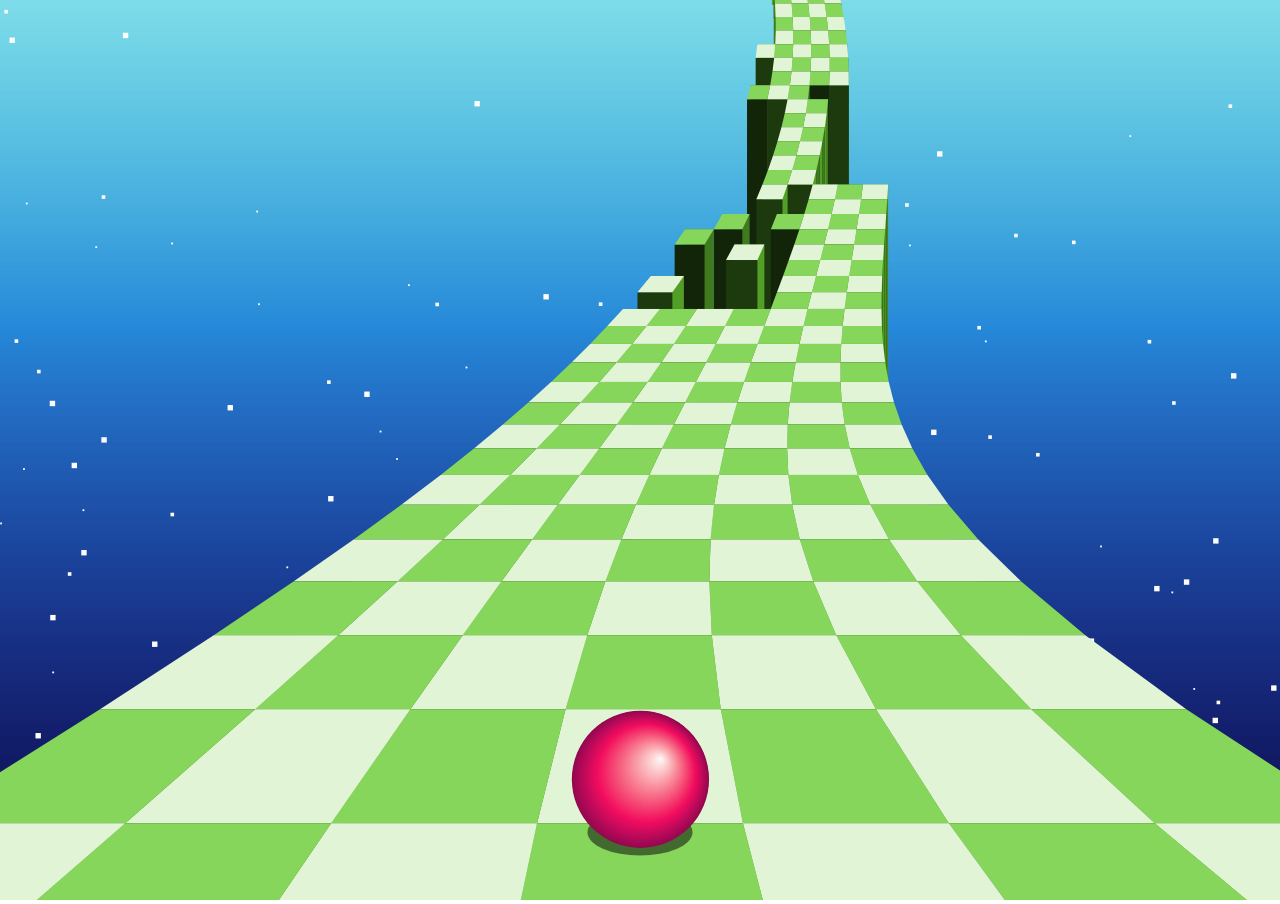
==== skydreams.html @ 3db44891 "update, added random shi" ====
<!doctype html>
<html lang="en">
<head>
    <meta charset="UTF-8">
    <meta name="viewport" content="width=device-width, initial-scale=1.0, maximum-scale=1, user-scalable=no">
    <title>Skydreams</title>
</head>
<body>
<script>
/*
SKYDREAMS 🌈 A 3D 1K FEVER DREAM
COPYRIGHT 2026 ☁️ KILLED BY A PIXEL
Made by Frank Force for JS1024 2026
https://js1024.fun/demos/2026/25/readme

An endless race in the sky inspired by 90's 3D games like sky roads, marble madness, and Sonic 3d. My goal was to create a dreamlike experience with full resolution full speed graphics that would be easy to pick up and play.

Features
- 3D rendering system
- procedurally generated levels
- level increases in difficulty over time
- 3D player sphere with shadow
- mouse controls
- colorful sky with stars
*/
'use strict';

// js1024 shim
const a = document.createElement('canvas');
const c = a.getContext("2d");
document.body.appendChild(a);
document.body.style='margin:0;overflow:hidden';
a.width = innerWidth;
a.height = innerHeight;

const deathOverlay = document.createElement('div');
deathOverlay.style = 'position:fixed;inset:0;display:none;place-items:center;align-content:center;gap:18px;margin:0;color:#fff;font:700 18px/1.2 monospace;text-align:center;pointer-events:none;text-shadow:0 0 8px #fff';
document.body.appendChild(deathOverlay);
const deathBanner = document.createElement('img');
deathBanner.style = 'display:block;max-width:80vw;max-height:70vh;object-fit:contain';
deathBanner.alt = 'Game over ASCII art';
deathOverlay.appendChild(deathBanner);
const deathPrompt = document.createElement('div');
deathPrompt.textContent = 'PRESS TO RESTART';
deathOverlay.appendChild(deathPrompt);

////////////////////////////////////////////////

const ENHANCED = 1;      // keyboard and touch input
const test = 0;          // test stuff
const cameraInFront = 3; // camera distance
const F = .7;            // focal length

// locals (remove from minified)
let i, j, r, p, s, px, py;
let ax, ay, bx, by, ex, ey, fx, fy;
let mouseJustPressed, mouseMode, keyInput;

// game variables
let x=0, y=0, z=0, vy=0; // ship
let trackGap = 0;        // track gap
let mouseDown = 0;       // mouse jump
let dead = 0;             // death screen state
let trackSx = 3;         // track side
let trackSw = 3;         // track width
let mouseX = a.width/2;  // mouse
let trackRows = [];      // track

// set draw color
let hsl = (h, s, l, a=1)=> 
    c.fillStyle = `hsl(${h},${s}%,${l}%,${a})`;

// project point to screen
let P = (px, py, dz) =>
    [a.width/2 + 
    (px-x+(dz-cameraInFront)**2/50*Math.cos((z+dz)/49))*a.height*F/dz,
    a.height/2 - (py-2+dz*dz/50)*a.height*F/dz, a.height*F/dz];

// main loop
let update = () =>
{
    // background
    for(i=500; i--;)
    {
        // sky
        hsl(170+i/9+z, 70, 70-i/9);
        c.fillRect(0, a.height*i/500, a.width, a.height/250);
        
        // stars
        hsl(0, 0, 99);
        c.fillRect((i*i + z*i/99)%a.width, i**3.3%a.height, i%4*a.height/500, i%4*a.height/500);
    }

    // track, far to near
    for (r = z+40|0; r > z; r--)
    {
        // create new track rows if needed
        for (i = trackRows.length; i <= r; )
        {
            // randomize new segment
            if (trackGap < -8 & Math.random() < Math.min(.2,i/1e4))
            {
                // sometimes a gap
                trackGap = 2 + Math.min(4, i/400);
            }
            if (Math.random() < .1)
            {
                // new span width 2-4
                trackSw = 2 + Math.random()*3|0;
                //trackSx = Math.random()*(8-trackSw)|0;
                trackSx = Math.max(0, Math.min(7-trackSw, trackSx - 2 + Math.random()*5|0));
            }
            trackGap--;

            // create the row
            trackRows[i++] = p = [];
            for (j = 7; j--;)
            {
                p[j] = i < 35 // start area
                    | Math.random() > .9 // pillar
                    | trackGap < 0 // gap
                    & trackSx <= j & j < trackSx + trackSw // track
                    & Math.random() > Math.min(.2,z/1e4); // holes
            }
        }
        // draw the track row
        for (j = 2; j--;)
        for (i = 7; i--;)
        {
            if (trackRows[r][i])
            {
                // calculate grid points
                [ax, ay] = P(i-3.5, 0, r-z);
                [bx, by] = P(i-2.5, 0, r-z);
                [ex, ey] = P(i-3.5, 0, r-z+1);
                [fx, fy] = P(i-2.5, 0, r-z+1);

                // draw the track tile
                if (j)
                {
                    // back and sides
                    hsl(99+(r>>7)*70, 60, 30+(r+i&1)*9);
                    c.fillRect(ex,ey,fx-ex,(40-r+z)/30*a.height);
                }
                else
                {
                    // front
                    hsl(99+(r>>7)*70, 60, 9+(r+i&1)*5);
                    c.fillRect(ax,ay,bx-ax,(40-r+z)/30*a.height);

                    // top
                    hsl(99+(r>>7)*70, 60, 60+(r+i&1)*30);
                    //if (test && ((r|0)==(z+cameraInFront|0)) && i==(Math.round(x)+3|0)) hsl(0,99,50)
                    c.lineTo(ax, ay); c.lineTo(bx, by);
                    c.lineTo(fx, fy); c.lineTo(ex, ey); 
                    c.beginPath(c.fill());
                }
            }
        }
    }

    // draw player
    if (y >= 0 & trackRows[z+cameraInFront|0][Math.round(x+3)])
    {
        // draw player shadow
        hsl(0, 0, 0, .5);
        [px, py, s] = P(x, 0, cameraInFront);
        c.ellipse(px, py, s/4, s/9, 0, 0, 9);
        c.beginPath(c.fill());
    }
    for (i = 99; i--;)
    {
        // draw player
        hsl(z/9-i/3, 90, 99-i*.7);
        [px, py, s] = P(x+.1-i/1e3, y+.35-i/1e3, cameraInFront);
        c.ellipse(px, py, i*s/300, i*s/300, 0, 0, 9);
        c.beginPath(c.fill());
    }

    // update player
    if (y > -4)
    {
        // update physics
        if (ENHANCED)
        {
            if (mouseMode)
                x += mouseX/a.width/2 - .25;
            else
            {
                // keyboard controls
                if (keyInput['d'] || keyInput['ArrowRight'])
                    x += .1;
                if (keyInput['a'] || keyInput['ArrowLeft'])
                    x -= .1;
            }
        }
        else
            x += mouseX/a.width/2 - .25;
        y += vy -= .006;

        // ramp up speed
        z += Math.min(.5, .2 + z/5e3);
        if (test) z += .5

        // check if close enough to land
        if (y < 0 & y > -.3 & 
            trackRows[z+cameraInFront|0][Math.round(x+3)])
        {
            // land and jump
            y = vy = mouseDown;
            if (ENHANCED && window.ontouchstart !== undefined)
                mouseDown = 0; // touch jump
        }
        if (test && y < 0 & vy < 0)
            y = vy = 0;
    }
    else if (ENHANCED)
    {
        if (!dead)
        {
            dead = 1;
            const bannerNumber = (Math.random()*25|0) + 1;
            deathBanner.src = encodeURI(`banners/ascii-art (${bannerNumber}).png`);
            deathOverlay.style.display = 'grid';
        }
        if (mouseJustPressed)
        {
            // jump
            // reset game
            x = y = z = vy = trackGap = 0;
            trackSx = trackSw = 3;
            trackRows = [];
            dead = 0;
            deathOverlay.style.display = 'none';
        }
    }

    if (ENHANCED)
        mouseJustPressed = 0;

    // hud
    if (test)
    {
        c.font = 'bold 56px impact';
        for(i=9;i--;)
        {
            hsl(0, 99, i?50:100);
            c.fillText((z|0), 9+ i, 62+i);
        }
    }
}

// mouse controls
onmousemove = e => mouseX = e.x;
onmousedown = e => mouseDown = .1;
onmouseup   = e => mouseDown = 0;

if (!ENHANCED)
    setInterval(update, 16); // 60 fps update
else
{
    // enhanced rendering system for smoother frame rate
    let frameTimeLastMS = 0, frameTimeBufferMS=0;
    const updateAnimation = (frameTimeMS=0)=>
    {
        requestAnimationFrame(updateAnimation);
        
        // update time keeping
        let frameTimeDeltaMS = frameTimeMS - frameTimeLastMS;
        frameTimeLastMS = frameTimeMS;
        frameTimeBufferMS += frameTimeDeltaMS;
        frameTimeBufferMS = Math.min(frameTimeBufferMS, 50);

        // apply time delta smoothing, improves smoothness of framerate in some browsers
        let deltaSmooth = 0;
        if (frameTimeBufferMS < 0 && frameTimeBufferMS > -9)
        {
            // force an update each frame if time is close enough (not just a fast refresh rate)
            deltaSmooth = frameTimeBufferMS;
            frameTimeBufferMS = 0;
        }
        
        // update multiple frames if necessary in case of slow framerate
        for (;frameTimeBufferMS >= 0; frameTimeBufferMS -= 1e3 / 60)
            update();

        // add the time smoothing back in
        frameTimeBufferMS += deltaSmooth;
    }

    mouseMode = 1;
    keyInput = [];
    onmousemove = e => mouseX = e.clientX;
    onmousedown = e =>
    {
        mouseDown = .1; 
        mouseJustPressed = 1;
        mouseMode = 1;
    }

    onkeydown = e=>
    {
        mouseMode = 0;
        keyInput[e.key] = 1;
        if (e.key === 'r')
        {
            x = y = z = vy = trackGap = 0;
            trackSx = trackSw = 3;
            trackRows = [];
            dead = 0;
            deathOverlay.style.display = 'none';
        }
        if (e.key === ' ' || e.key === 'ArrowUp' || e.key === 'w')
        {
            mouseDown = .1; 
            mouseJustPressed = 1;
        }
    }
    onkeyup = e=>
    {
        keyInput[e.key] = 0;
        if (e.key === ' ' || e.key === 'ArrowUp' || e.key === 'w')
        {
            mouseDown = 0; 
        }
    }

    onresize = e=>
    {
        a.width = innerWidth;
        a.height = innerHeight;
    }

    // touch support
    if (window.ontouchstart !== undefined)
    {
        // disable mobile text selection, long-press callout/magnifier, and touch gestures
        for (const el of [document.documentElement, document.body, a])
        {
            el.style.userSelect = el.style.webkitUserSelect = 'none';
            el.style.webkitTouchCallout = 'none';
            el.style.touchAction = 'none';
        }

        // simulate mouse down on touch start
        ontouchstart = e=> { e.preventDefault(); onmouseup(); };
        ontouchend = e=> { e.preventDefault(); onmousedown(); };
        ontouchmove = e=>
        {
            e.preventDefault();
            // simulate mouse move on touch move
            for (const touch of e.touches)
                onmousemove({ clientX: touch.clientX, clientY: touch.clientY });
        }
    }
    
    updateAnimation();
}
</script>
</body>
</html>
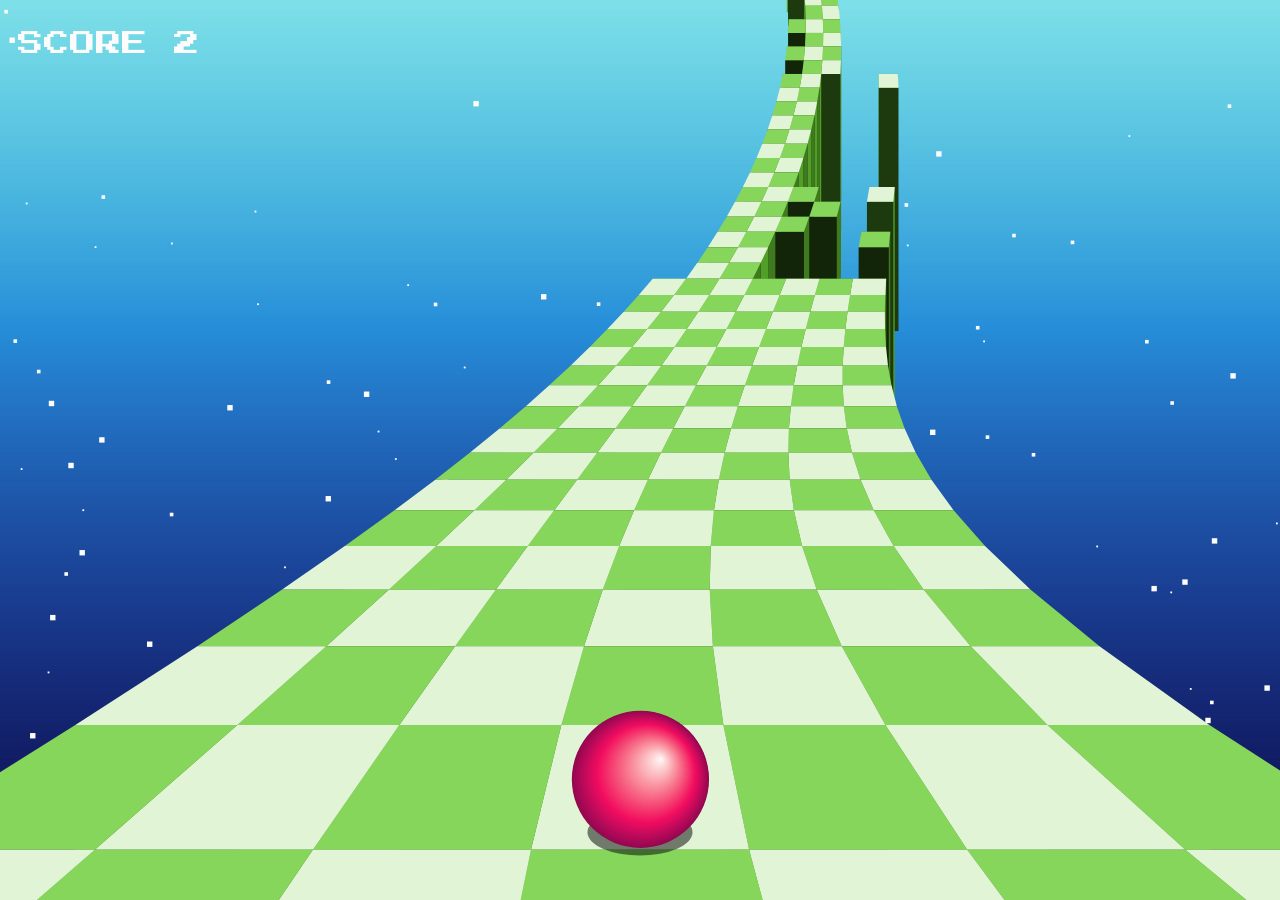
==== commit 7298da35: "Added score" ====
--- a/skydreams.html
+++ b/skydreams.html
@@ -4,6 +4,15 @@
     <meta charset="UTF-8">
     <meta name="viewport" content="width=device-width, initial-scale=1.0, maximum-scale=1, user-scalable=no">
     <title>Skydreams</title>
+    <style>
+        @font-face {
+            font-family: 'PressStart2P';
+            src: url('PressStart2P.ttf') format('truetype');
+        }
+        body {
+            font-family: 'PressStart2P', monospace;
+        }
+    </style>
 </head>
 <body>
 <script>
@@ -34,13 +43,17 @@
 a.height = innerHeight;
 
 const deathOverlay = document.createElement('div');
-deathOverlay.style = 'position:fixed;inset:0;display:none;place-items:center;align-content:center;gap:18px;margin:0;color:#fff;font:700 18px/1.2 monospace;text-align:center;pointer-events:none;text-shadow:0 0 8px #fff';
+deathOverlay.style = 'position:fixed;inset:0;display:none;place-items:center;align-content:center;gap:18px;margin:0;color:#fff;font:18px/1.2 PressStart2P,monospace;text-align:center;pointer-events:none;text-shadow:0 0 8px #fff';
 document.body.appendChild(deathOverlay);
+const deathStats = document.createElement('div');
+deathStats.style = 'display:block;max-width:90vw;padding:8px 12px;background:#000;line-height:1.8';
+deathOverlay.appendChild(deathStats);
 const deathBanner = document.createElement('img');
 deathBanner.style = 'display:block;max-width:80vw;max-height:70vh;object-fit:contain';
 deathBanner.alt = 'Game over ASCII art';
 deathOverlay.appendChild(deathBanner);
 const deathPrompt = document.createElement('div');
+deathPrompt.style = 'padding:8px 12px;background:#000';
 deathPrompt.textContent = 'PRESS TO RESTART';
 deathOverlay.appendChild(deathPrompt);
 
@@ -58,6 +71,9 @@
 
 // game variables
 let x=0, y=0, z=0, vy=0; // ship
+let score = 0;
+let scoreTime = 0;
+let highScore = Number(localStorage.getItem('skydreamsHighScore')) || 0;
 let trackGap = 0;        // track gap
 let mouseDown = 0;       // mouse jump
 let dead = 0;             // death screen state
@@ -200,6 +216,12 @@
 
         // ramp up speed
         z += Math.min(.5, .2 + z/5e3);
+        scoreTime += 1 / 60;
+        if (scoreTime >= .5)
+        {
+            score++;
+            scoreTime -= .5;
+        }
         if (test) z += .5
 
         // check if close enough to land
@@ -219,6 +241,9 @@
         if (!dead)
         {
             dead = 1;
+            highScore = Math.max(highScore, score);
+            localStorage.setItem('skydreamsHighScore', highScore);
+            deathStats.textContent = `SCORE ${score}  HIGHSCORE ${highScore}`;
             const bannerNumber = (Math.random()*25|0) + 1;
             deathBanner.src = encodeURI(`banners/ascii-art (${bannerNumber}).png`);
             deathOverlay.style.display = 'grid';
@@ -227,7 +252,7 @@
         {
             // jump
             // reset game
-            x = y = z = vy = trackGap = 0;
+            x = y = z = vy = trackGap = score = scoreTime = 0;
             trackSx = trackSw = 3;
             trackRows = [];
             dead = 0;
@@ -239,9 +264,12 @@
         mouseJustPressed = 0;
 
     // hud
+    c.font = `${Math.max(14, a.height/35)}px PressStart2P, monospace`;
+    hsl(0, 0, 99);
+    c.fillText(`SCORE ${score}`, 18, Math.max(32, a.height/16));
     if (test)
     {
-        c.font = 'bold 56px impact';
+        c.font = '56px PressStart2P, monospace';
         for(i=9;i--;)
         {
             hsl(0, 99, i?50:100);
@@ -304,7 +332,7 @@
         keyInput[e.key] = 1;
         if (e.key === 'r')
         {
-            x = y = z = vy = trackGap = 0;
+            x = y = z = vy = trackGap = score = scoreTime = 0;
             trackSx = trackSw = 3;
             trackRows = [];
             dead = 0;
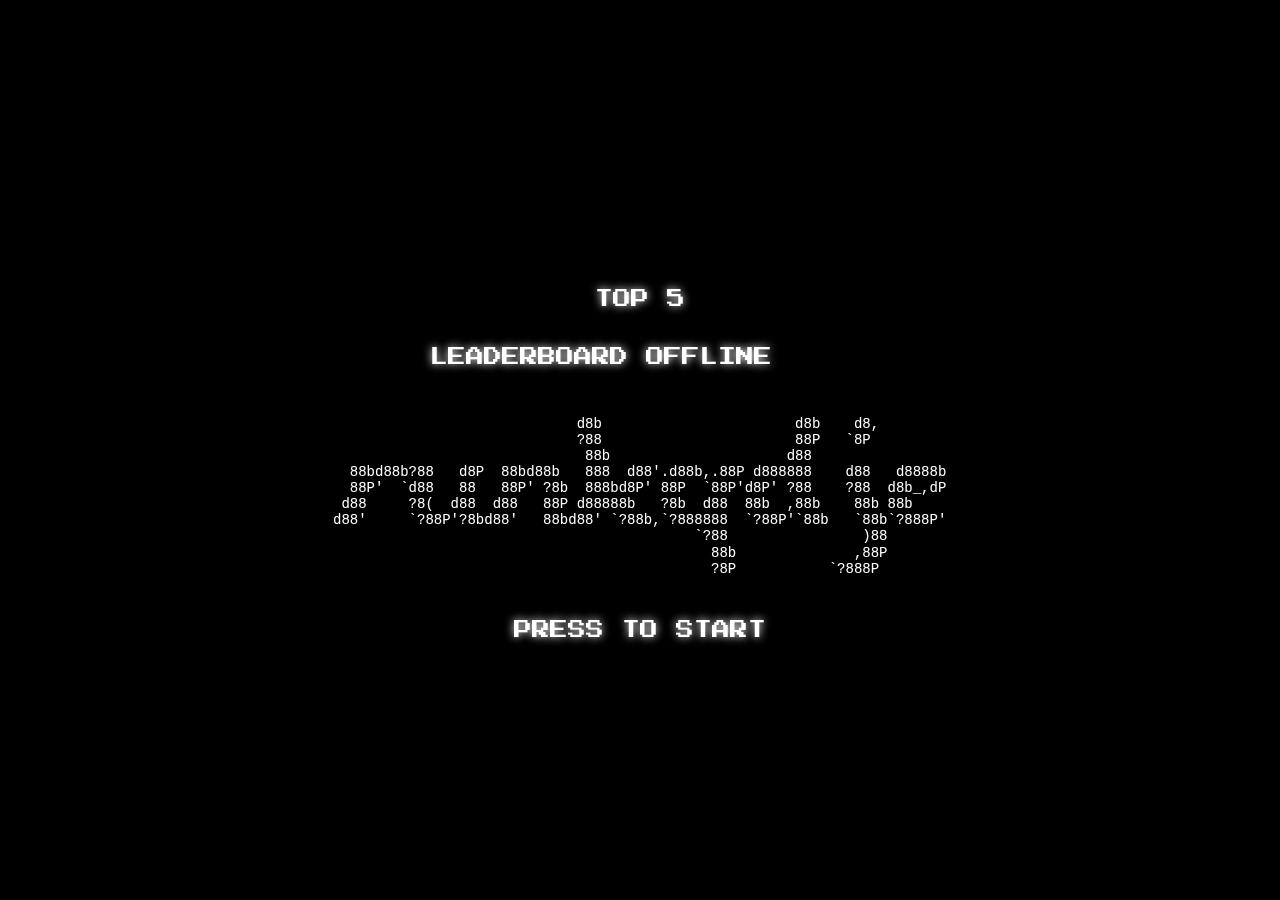
==== commit 9ad100ca: "added scoreboard please no steal keys" ====
--- a/skydreams.html
+++ b/skydreams.html
@@ -38,24 +38,51 @@
 const a = document.createElement('canvas');
 const c = a.getContext("2d");
 document.body.appendChild(a);
-document.body.style='margin:0;overflow:hidden';
+document.body.style='margin:0;overflow:hidden;background:#000';
 a.width = innerWidth;
 a.height = innerHeight;
+const TOP_SCORE_COUNT = 5;
 
 const deathOverlay = document.createElement('div');
-deathOverlay.style = 'position:fixed;inset:0;display:none;place-items:center;align-content:center;gap:18px;margin:0;color:#fff;font:18px/1.2 PressStart2P,monospace;text-align:center;pointer-events:none;text-shadow:0 0 8px #fff';
+deathOverlay.style = 'position:fixed;inset:0;display:grid;place-items:center;align-content:center;gap:14px;margin:0;color:#fff;font:18px/1.2 PressStart2P,monospace;text-align:center;pointer-events:auto;text-shadow:0 0 8px #fff';
 document.body.appendChild(deathOverlay);
 const deathStats = document.createElement('div');
-deathStats.style = 'display:block;max-width:90vw;padding:8px 12px;background:#000;line-height:1.8';
+deathStats.style = 'display:block;max-width:90vw;padding:8px 12px;background:#000;line-height:1.8;white-space:pre-line';
 deathOverlay.appendChild(deathStats);
+const leaderboardTitle = document.createElement('div');
+leaderboardTitle.style = 'padding:8px 12px;background:#000';
+leaderboardTitle.textContent = `TOP ${TOP_SCORE_COUNT}`;
+deathOverlay.appendChild(leaderboardTitle);
+const leaderboardList = document.createElement('div');
+leaderboardList.style = 'min-width:min(90vw,420px);padding:10px 14px;background:#000;text-align:left;white-space:pre;line-height:1.7;font-size:clamp(11px,2.2vw,18px)';
+deathOverlay.appendChild(leaderboardList);
+const namePrompt = document.createElement('div');
+namePrompt.style = 'display:none;padding:8px 12px;background:#000;line-height:1.7';
+deathOverlay.appendChild(namePrompt);
+const namePromptText = document.createElement('div');
+namePromptText.textContent = 'NEW HIGH SCORE - ENTER NAME';
+namePrompt.appendChild(namePromptText);
+const nameInput = document.createElement('input');
+nameInput.maxLength = 10;
+nameInput.placeholder = 'USERNAME';
+nameInput.autocomplete = 'nickname';
+nameInput.style = 'width:min(70vw,240px);padding:8px;border:2px solid #fff;background:#000;color:#fff;font:16px PressStart2P,monospace;text-transform:uppercase';
+namePrompt.appendChild(nameInput);
+const nameButton = document.createElement('button');
+nameButton.textContent = 'SUBMIT';
+nameButton.style = 'margin-left:8px;padding:8px;border:2px solid #fff;background:#fff;color:#000;font:14px PressStart2P,monospace;cursor:pointer';
+namePrompt.appendChild(nameButton);
 const deathBanner = document.createElement('img');
-deathBanner.style = 'display:block;max-width:80vw;max-height:70vh;object-fit:contain';
+deathBanner.style = 'display:none;max-width:80vw;max-height:70vh;object-fit:contain';
 deathBanner.alt = 'Game over ASCII art';
 deathOverlay.appendChild(deathBanner);
 const deathPrompt = document.createElement('div');
 deathPrompt.style = 'padding:8px 12px;background:#000';
-deathPrompt.textContent = 'PRESS TO RESTART';
+deathPrompt.textContent = 'PRESS TO START';
 deathOverlay.appendChild(deathPrompt);
+const initialBannerNumber = (Math.random()*25|0) + 1;
+deathBanner.src = encodeURI(`banners/ascii-art (${initialBannerNumber}).png`);
+deathBanner.style.display = 'block';
 
 ////////////////////////////////////////////////
 
@@ -63,6 +90,11 @@
 const test = 0;          // test stuff
 const cameraInFront = 3; // camera distance
 const F = .7;            // focal length
+
+// Paste the values from your JSONBin account here.
+const JSONBIN_BIN_ID = '6aa97645ffd5d160530acf74';
+const JSONBIN_ACCESS_KEY = '$2a$10$/ixw5jkkHC.ZGSRfFRuDKui80wjbSFtxiGyA2mgw2L.58/CHwNsVK';
+const JSONBIN_URL = `https://api.jsonbin.io/v3/b/${JSONBIN_BIN_ID}`;
 
 // locals (remove from minified)
 let i, j, r, p, s, px, py;
@@ -74,6 +106,134 @@
 let score = 0;
 let scoreTime = 0;
 let highScore = Number(localStorage.getItem('skydreamsHighScore')) || 0;
+let leaderboard = [];
+let gameStarted = 0;
+let pendingScore = 0;
+let scoreNeedsName = 0;
+let leaderboardLoading = 0;
+
+const jsonBinReady = () =>
+    JSONBIN_BIN_ID !== 'YOUR_BIN_ID' && JSONBIN_ACCESS_KEY !== 'YOUR_X_MASTER_KEY';
+
+const renderLeaderboard = () =>
+{
+    leaderboardList.textContent = leaderboard.length
+        ? leaderboard.map((entry, index) => `${String(index + 1).padStart(2, ' ')}  ${entry.name.padEnd(10, ' ')} ${String(entry.score).padStart(6, ' ')}`).join('\n')
+        : 'NO SCORES YET';
+};
+
+const loadLeaderboard = async () =>
+{
+    if (!jsonBinReady())
+    {
+        leaderboardList.textContent = 'ADD JSONBIN SETTINGS';
+        return;
+    }
+    try
+    {
+        const response = await fetch(`${JSONBIN_URL}/latest`, {headers:{'X-Master-Key':JSONBIN_ACCESS_KEY}});
+        if (!response.ok) throw Error(`HTTP ${response.status}`);
+        const data = await response.json();
+        leaderboard = (Array.isArray(data.record.scores) ? data.record.scores : [])
+            .filter(entry => entry && typeof entry.name === 'string' && Number.isFinite(Number(entry.score)))
+            .map(entry => ({name: entry.name.slice(0, 10), score: Number(entry.score)}))
+            .sort((left, right) => right.score - left.score)
+            .slice(0, TOP_SCORE_COUNT);
+        renderLeaderboard();
+    }
+    catch (error)
+    {
+        leaderboardList.textContent = 'LEADERBOARD OFFLINE';
+        console.warn('JSONBin leaderboard unavailable:', error);
+    }
+};
+
+const qualifies = score => leaderboard.length < TOP_SCORE_COUNT || score >= leaderboard[leaderboard.length - 1].score;
+
+const submitScore = async () =>
+{
+    if (!scoreNeedsName) return;
+    const name = nameInput.value.trim().slice(0, 10).toUpperCase();
+    if (!name) return;
+    nameButton.disabled = true;
+    try
+    {
+        leaderboard.push({name, score: pendingScore});
+        leaderboard.sort((left, right) => right.score - left.score);
+        leaderboard = leaderboard.slice(0, TOP_SCORE_COUNT);
+        const response = await fetch(JSONBIN_URL, {
+            method: 'PUT',
+            headers: {'Content-Type':'application/json', 'X-Master-Key':JSONBIN_ACCESS_KEY},
+            body: JSON.stringify({scores: leaderboard})
+        });
+        if (!response.ok) throw Error(`HTTP ${response.status}`);
+        scoreNeedsName = 0;
+        namePrompt.style.display = 'none';
+        deathPrompt.textContent = 'PRESS TO RESTART';
+        renderLeaderboard();
+    }
+    catch (error)
+    {
+        leaderboard = leaderboard.filter(entry => entry.name !== name || entry.score !== pendingScore);
+        nameButton.disabled = false;
+        namePromptText.textContent = 'UPLOAD FAILED - TRY AGAIN';
+        console.warn('JSONBin leaderboard update failed:', error);
+    }
+};
+
+nameInput.addEventListener('keydown', e => { if (e.key === 'Enter') submitScore(); });
+nameButton.onclick = submitScore;
+
+const resetGame = () =>
+{
+    x = y = z = vy = trackGap = score = scoreTime = 0;
+    trackSx = trackSw = 3;
+    trackRows = [];
+    dead = 0;
+    gameStarted = 1;
+    scoreNeedsName = 0;
+    leaderboardLoading = 0;
+    nameButton.disabled = false;
+    namePrompt.style.display = 'none';
+    deathBanner.style.display = 'none';
+    deathPrompt.textContent = 'PRESS TO RESTART';
+    deathOverlay.style.display = 'none';
+};
+
+const showDeathScreen = async () =>
+{
+    pendingScore = score;
+    leaderboardLoading = 1;
+    deathStats.textContent = `SCORE ${score}  HIGHSCORE ${highScore}`;
+    const bannerNumber = (Math.random()*25|0) + 1;
+    deathBanner.src = encodeURI(`banners/ascii-art (${bannerNumber}).png`);
+    deathBanner.style.display = 'block';
+    deathPrompt.textContent = 'LOADING LEADERBOARD';
+    deathOverlay.style.display = 'grid';
+    await loadLeaderboard();
+    leaderboardLoading = 0;
+    scoreNeedsName = jsonBinReady() && qualifies(pendingScore);
+    if (scoreNeedsName)
+    {
+        namePromptText.textContent = 'NEW HIGH SCORE - ENTER NAME';
+        namePrompt.style.display = 'block';
+        nameInput.value = '';
+        nameInput.focus();
+        deathPrompt.textContent = 'SUBMIT NAME TO RESTART';
+    }
+    else
+        deathPrompt.textContent = 'PRESS TO RESTART';
+};
+
+deathOverlay.onclick = e =>
+{
+    if (e.target === nameInput || e.target === nameButton) return;
+    if (!gameStarted && !dead) resetGame();
+    else if (dead && !scoreNeedsName) resetGame();
+};
+
+renderLeaderboard();
+loadLeaderboard();
 let trackGap = 0;        // track gap
 let mouseDown = 0;       // mouse jump
 let dead = 0;             // death screen state
@@ -95,6 +255,9 @@
 // main loop
 let update = () =>
 {
+    if (!gameStarted)
+        return;
+
     // background
     for(i=500; i--;)
     {
@@ -243,20 +406,12 @@
             dead = 1;
             highScore = Math.max(highScore, score);
             localStorage.setItem('skydreamsHighScore', highScore);
-            deathStats.textContent = `SCORE ${score}  HIGHSCORE ${highScore}`;
-            const bannerNumber = (Math.random()*25|0) + 1;
-            deathBanner.src = encodeURI(`banners/ascii-art (${bannerNumber}).png`);
-            deathOverlay.style.display = 'grid';
+            showDeathScreen();
         }
         if (mouseJustPressed)
         {
-            // jump
-            // reset game
-            x = y = z = vy = trackGap = score = scoreTime = 0;
-            trackSx = trackSw = 3;
-            trackRows = [];
-            dead = 0;
-            deathOverlay.style.display = 'none';
+            if (!scoreNeedsName && !leaderboardLoading)
+                resetGame();
         }
     }
 
@@ -330,14 +485,10 @@
     {
         mouseMode = 0;
         keyInput[e.key] = 1;
+        if (!gameStarted && !dead && ['w', 'a', 's', 'd', 'ArrowUp', 'ArrowDown', 'ArrowLeft', 'ArrowRight', ' '].includes(e.key))
+            resetGame();
         if (e.key === 'r')
-        {
-            x = y = z = vy = trackGap = score = scoreTime = 0;
-            trackSx = trackSw = 3;
-            trackRows = [];
-            dead = 0;
-            deathOverlay.style.display = 'none';
-        }
+            resetGame();
         if (e.key === ' ' || e.key === 'ArrowUp' || e.key === 'w')
         {
             mouseDown = .1; 
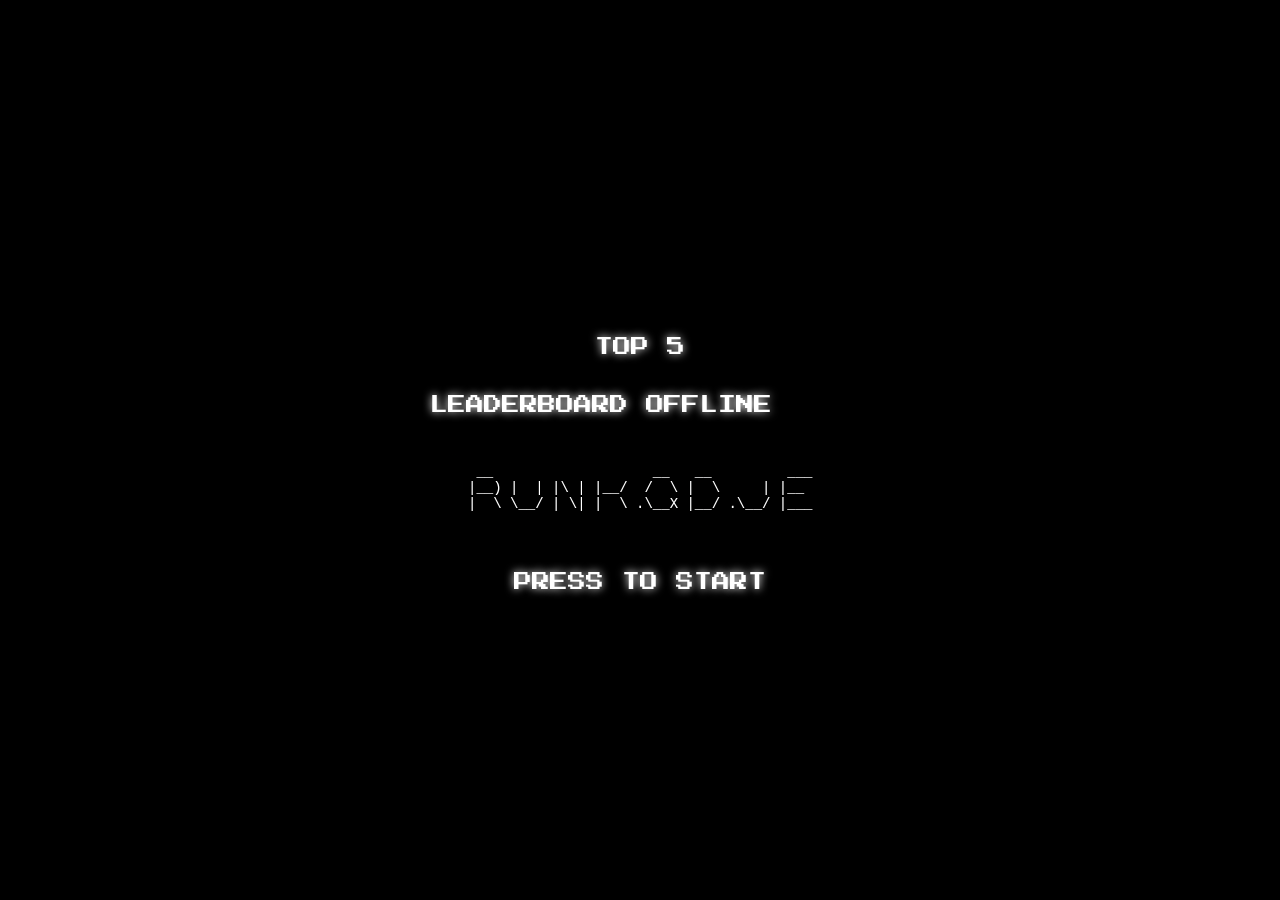
==== commit 757ff39c: "fastpatch fixed reseting when typing r issue" ====
--- a/skydreams.html
+++ b/skydreams.html
@@ -487,8 +487,6 @@
         keyInput[e.key] = 1;
         if (!gameStarted && !dead && ['w', 'a', 's', 'd', 'ArrowUp', 'ArrowDown', 'ArrowLeft', 'ArrowRight', ' '].includes(e.key))
             resetGame();
-        if (e.key === 'r')
-            resetGame();
         if (e.key === ' ' || e.key === 'ArrowUp' || e.key === 'w')
         {
             mouseDown = .1; 
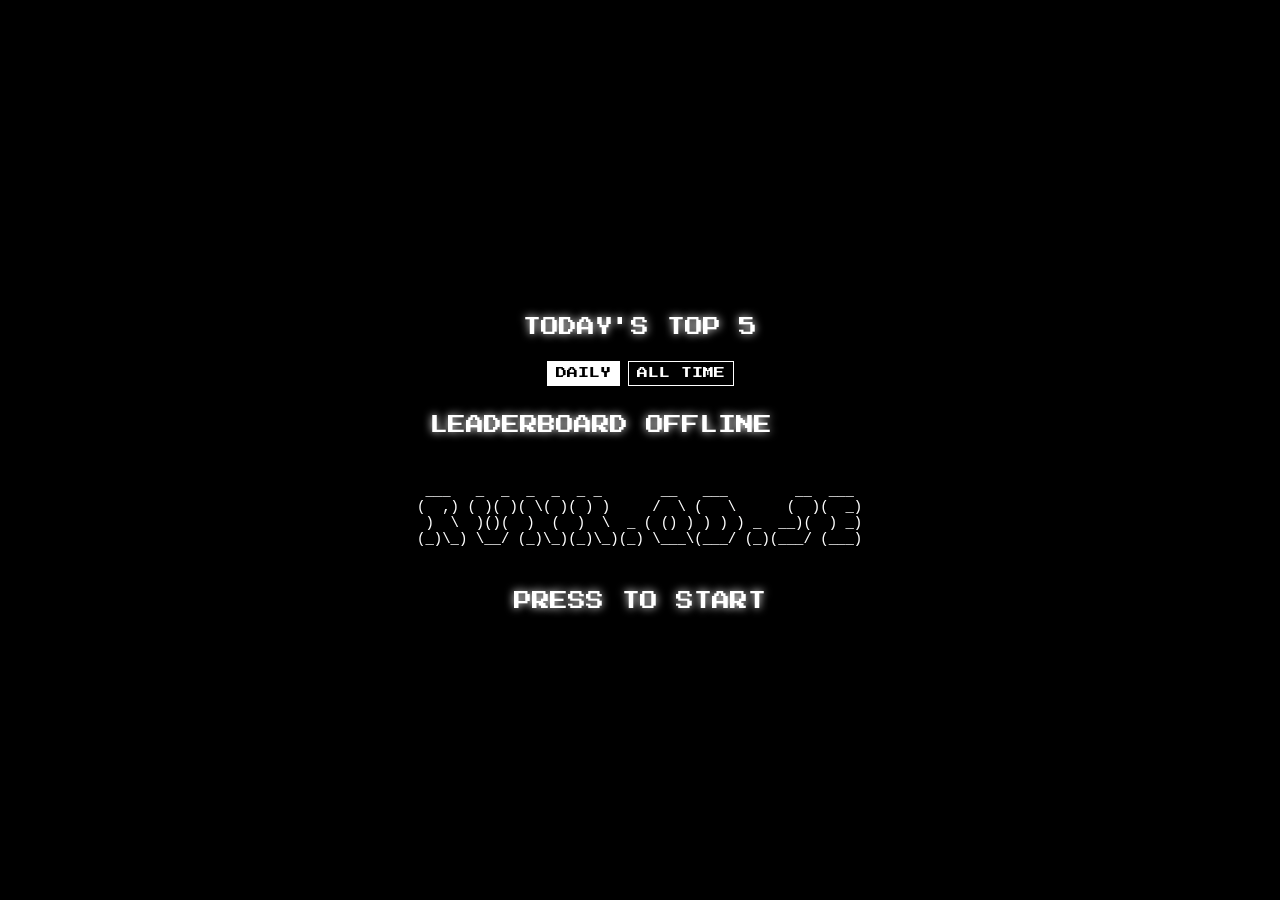
==== commit 5c52b256: "daily highscore and other small stuff" ====
--- a/skydreams.html
+++ b/skydreams.html
@@ -51,8 +51,19 @@
 deathOverlay.appendChild(deathStats);
 const leaderboardTitle = document.createElement('div');
 leaderboardTitle.style = 'padding:8px 12px;background:#000';
-leaderboardTitle.textContent = `TOP ${TOP_SCORE_COUNT}`;
+leaderboardTitle.textContent = `TODAY'S TOP ${TOP_SCORE_COUNT}`;
 deathOverlay.appendChild(leaderboardTitle);
+const leaderboardModes = document.createElement('div');
+leaderboardModes.style = 'display:flex;gap:8px;justify-content:center;background:#000';
+deathOverlay.appendChild(leaderboardModes);
+const dailyButton = document.createElement('button');
+dailyButton.textContent = 'DAILY';
+const allTimeButton = document.createElement('button');
+allTimeButton.textContent = 'ALL TIME';
+[dailyButton, allTimeButton].forEach(button => {
+    button.style = 'padding:6px 8px;border:1px solid #fff;background:#000;color:#fff;font:11px PressStart2P,monospace;cursor:pointer';
+    leaderboardModes.appendChild(button);
+});
 const leaderboardList = document.createElement('div');
 leaderboardList.style = 'min-width:min(90vw,420px);padding:10px 14px;background:#000;text-align:left;white-space:pre;line-height:1.7;font-size:clamp(11px,2.2vw,18px)';
 deathOverlay.appendChild(leaderboardList);
@@ -107,6 +118,8 @@
 let scoreTime = 0;
 let highScore = Number(localStorage.getItem('skydreamsHighScore')) || 0;
 let leaderboard = [];
+let displayedLeaderboard = [];
+let leaderboardMode = 'daily';
 let gameStarted = 0;
 let pendingScore = 0;
 let scoreNeedsName = 0;
@@ -115,10 +128,24 @@
 const jsonBinReady = () =>
     JSONBIN_BIN_ID !== 'YOUR_BIN_ID' && JSONBIN_ACCESS_KEY !== 'YOUR_X_MASTER_KEY';
 
+const today = () => {
+    const date = new Date();
+    return `${date.getFullYear()}-${String(date.getMonth() + 1).padStart(2, '0')}-${String(date.getDate()).padStart(2, '0')}`;
+};
+
 const renderLeaderboard = () =>
 {
-    leaderboardList.textContent = leaderboard.length
-        ? leaderboard.map((entry, index) => `${String(index + 1).padStart(2, ' ')}  ${entry.name.padEnd(10, ' ')} ${String(entry.score).padStart(6, ' ')}`).join('\n')
+    const scores = leaderboardMode === 'daily'
+        ? leaderboard.filter(entry => entry.date === today())
+        : leaderboard;
+    displayedLeaderboard = scores.sort((left, right) => right.score - left.score).slice(0, TOP_SCORE_COUNT);
+    leaderboardTitle.textContent = `${leaderboardMode === 'daily' ? "TODAY'S" : 'ALL TIME'} TOP ${TOP_SCORE_COUNT}`;
+    dailyButton.style.background = leaderboardMode === 'daily' ? '#fff' : '#000';
+    dailyButton.style.color = leaderboardMode === 'daily' ? '#000' : '#fff';
+    allTimeButton.style.background = leaderboardMode === 'allTime' ? '#fff' : '#000';
+    allTimeButton.style.color = leaderboardMode === 'allTime' ? '#000' : '#fff';
+    leaderboardList.textContent = displayedLeaderboard.length
+        ? displayedLeaderboard.map((entry, index) => `${String(index + 1).padStart(2, ' ')}  ${entry.name.padEnd(10, ' ')} ${String(entry.score).padStart(6, ' ')}`).join('\n')
         : 'NO SCORES YET';
 };
 
@@ -136,9 +163,8 @@
         const data = await response.json();
         leaderboard = (Array.isArray(data.record.scores) ? data.record.scores : [])
             .filter(entry => entry && typeof entry.name === 'string' && Number.isFinite(Number(entry.score)))
-            .map(entry => ({name: entry.name.slice(0, 10), score: Number(entry.score)}))
+            .map(entry => ({name: entry.name.slice(0, 10), score: Number(entry.score), date: entry.date || ''}))
             .sort((left, right) => right.score - left.score)
-            .slice(0, TOP_SCORE_COUNT);
         renderLeaderboard();
     }
     catch (error)
@@ -148,7 +174,12 @@
     }
 };
 
-const qualifies = score => leaderboard.length < TOP_SCORE_COUNT || score >= leaderboard[leaderboard.length - 1].score;
+const qualifies = score => {
+    const dailyScores = leaderboard.filter(entry => entry.date === today()).sort((left, right) => right.score - left.score);
+    const allTimeScores = leaderboard.slice().sort((left, right) => right.score - left.score);
+    return dailyScores.length < TOP_SCORE_COUNT || score >= dailyScores[TOP_SCORE_COUNT - 1].score
+        || allTimeScores.length < TOP_SCORE_COUNT || score >= allTimeScores[TOP_SCORE_COUNT - 1].score;
+};
 
 const submitScore = async () =>
 {
@@ -158,15 +189,15 @@
     nameButton.disabled = true;
     try
     {
-        leaderboard.push({name, score: pendingScore});
+        leaderboard.push({name, score: pendingScore, date: today()});
         leaderboard.sort((left, right) => right.score - left.score);
-        leaderboard = leaderboard.slice(0, TOP_SCORE_COUNT);
         const response = await fetch(JSONBIN_URL, {
             method: 'PUT',
             headers: {'Content-Type':'application/json', 'X-Master-Key':JSONBIN_ACCESS_KEY},
             body: JSON.stringify({scores: leaderboard})
         });
         if (!response.ok) throw Error(`HTTP ${response.status}`);
+        localStorage.setItem('skydreamsUsername', name);
         scoreNeedsName = 0;
         namePrompt.style.display = 'none';
         deathPrompt.textContent = 'PRESS TO RESTART';
@@ -181,8 +212,20 @@
     }
 };
 
-nameInput.addEventListener('keydown', e => { if (e.key === 'Enter') submitScore(); });
-nameButton.onclick = submitScore;
+nameInput.addEventListener('keydown', e => {
+    if (e.key === 'Enter') {
+        e.preventDefault();
+        e.stopPropagation();
+        submitScore();
+    }
+});
+nameButton.onclick = e => {
+    e.preventDefault();
+    e.stopPropagation();
+    submitScore();
+};
+dailyButton.onclick = () => { leaderboardMode = 'daily'; renderLeaderboard(); };
+allTimeButton.onclick = () => { leaderboardMode = 'allTime'; renderLeaderboard(); };
 
 const resetGame = () =>
 {
@@ -217,8 +260,9 @@
     {
         namePromptText.textContent = 'NEW HIGH SCORE - ENTER NAME';
         namePrompt.style.display = 'block';
-        nameInput.value = '';
+        nameInput.value = localStorage.getItem('skydreamsUsername') || '';
         nameInput.focus();
+        nameInput.select();
         deathPrompt.textContent = 'SUBMIT NAME TO RESTART';
     }
     else
@@ -227,10 +271,13 @@
 
 deathOverlay.onclick = e =>
 {
-    if (e.target === nameInput || e.target === nameButton) return;
+    if (e.target.closest('button, input')) return;
     if (!gameStarted && !dead) resetGame();
     else if (dead && !scoreNeedsName) resetGame();
 };
+deathOverlay.addEventListener('mousedown', e => {
+    if (e.target.closest('button, input')) e.stopPropagation();
+});
 
 renderLeaderboard();
 loadLeaderboard();
